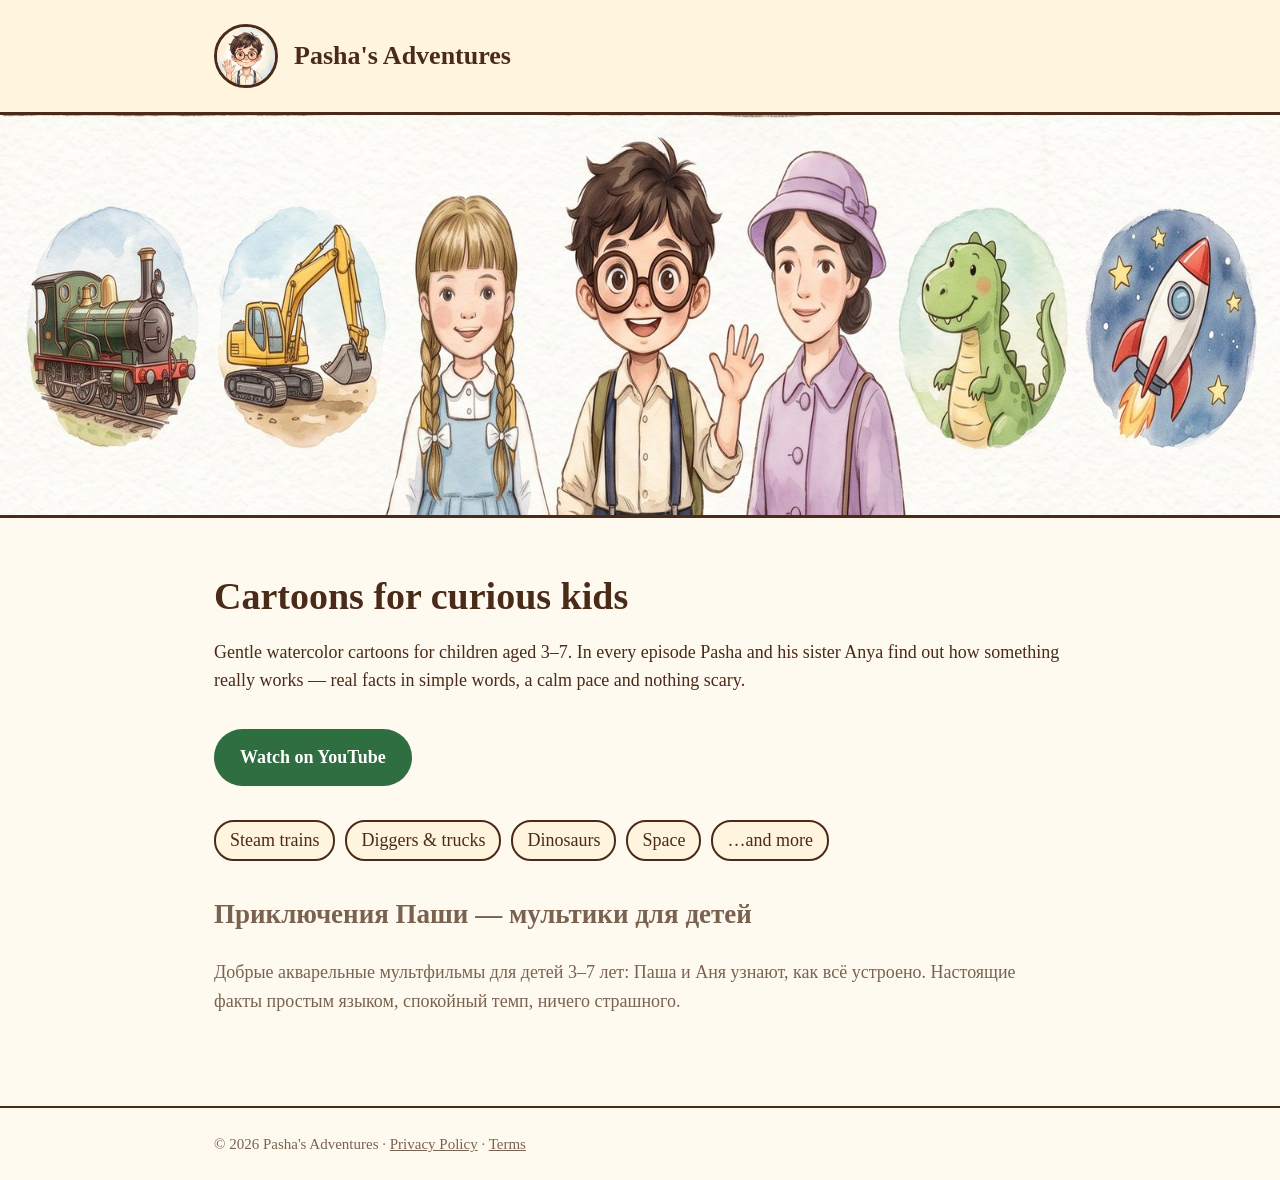
==== index.html @ 3595cd00 "Временный сайт бренда: главная, политика конфиденциальности, условия Co-Authored-By: Claude Opus 5.5" ====
<!DOCTYPE html>
<html lang="en">
<head>
<meta charset="utf-8"><meta name="viewport" content="width=device-width,initial-scale=1">
<title>Pasha's Adventures – Cartoons for Kids</title>
<meta name="description" content="Gentle watercolor cartoons for kids aged 3–7. Pasha and Anya find out how things work: steam trains, diggers, dinosaurs, space.">
<link rel="icon" href="favicon.png"><link rel="stylesheet" href="style.css">
</head>
<body>
<header><div class="wrap"><a class="brand" href="/"><img src="pasha.jpg" alt="Pasha"><b>Pasha's Adventures</b></a></div></header>
<div class="hero"><img src="banner.jpg" alt="Pasha, Anya and Mom with a steam train, a digger, a dinosaur and a rocket"></div>
<main class="wrap">
<h1>Cartoons for curious kids</h1>
<p>Gentle watercolor cartoons for children aged 3–7. In every episode Pasha and his sister Anya find out how something really works — real facts in simple words, a calm pace and nothing scary.</p>
<a class="btn" href="https://www.youtube.com/@PashasAdventuresfilm">Watch on YouTube</a>
<ul class="topics"><li>Steam trains</li><li>Diggers &amp; trucks</li><li>Dinosaurs</li><li>Space</li><li>…and more</li></ul>
<h2 class="ru">Приключения Паши — мультики для детей</h2>
<p class="ru">Добрые акварельные мультфильмы для детей 3–7 лет: Паша и Аня узнают, как всё устроено. Настоящие факты простым языком, спокойный темп, ничего страшного.</p>
</main>
<footer><div class="wrap">© 2026 Pasha's Adventures · <a href="privacy.html">Privacy Policy</a> · <a href="terms.html">Terms</a></div></footer>
</body>
</html>
---- style.css ----
:root{--cream:#fff4de;--paper:#fffaf0;--brown:#4a2a18;--green:#2e6e40;--muted:#7a6250}
*{box-sizing:border-box}body{margin:0;background:var(--paper);color:var(--brown);font:18px/1.6 Georgia,"Times New Roman",serif}
header{background:var(--cream);border-bottom:3px solid var(--brown)}
.wrap{max-width:900px;margin:0 auto;padding:24px}
.brand{display:flex;align-items:center;gap:16px;text-decoration:none;color:var(--brown)}
.brand img{width:64px;height:64px;border-radius:50%;border:3px solid var(--brown)}
.brand b{font-size:26px}
.hero img{width:100%;display:block;border-bottom:3px solid var(--brown)}
h1{font-size:38px;line-height:1.2;margin:32px 0 8px}h2{margin-top:32px}
.btn{display:inline-block;background:var(--green);color:#fff;padding:14px 26px;border-radius:30px;text-decoration:none;font-weight:bold;margin:16px 0;min-height:44px}
.topics{display:flex;flex-wrap:wrap;gap:10px;padding:0;list-style:none}.topics li{background:var(--cream);border:2px solid var(--brown);border-radius:20px;padding:4px 14px}
footer{border-top:2px solid var(--brown);margin-top:48px;color:var(--muted);font-size:15px}footer a{color:var(--muted)}
.ru{color:var(--muted)}
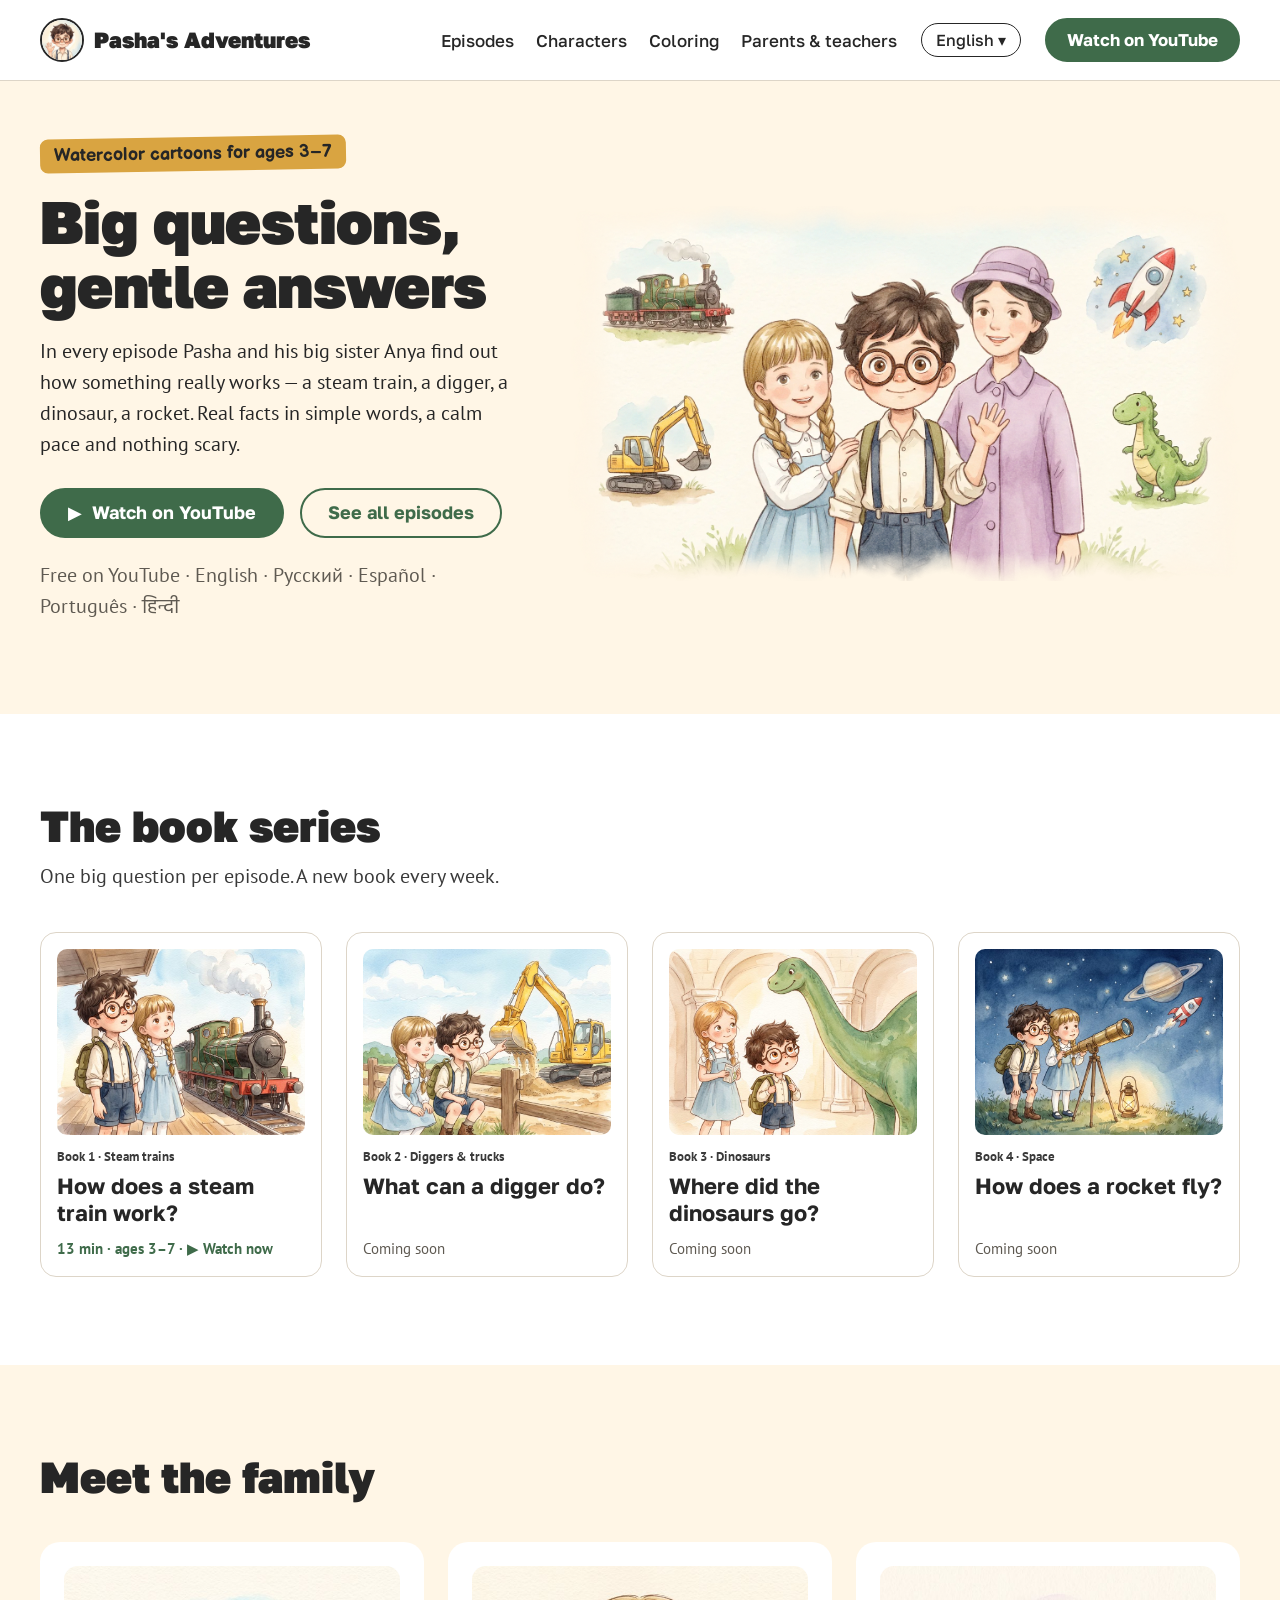
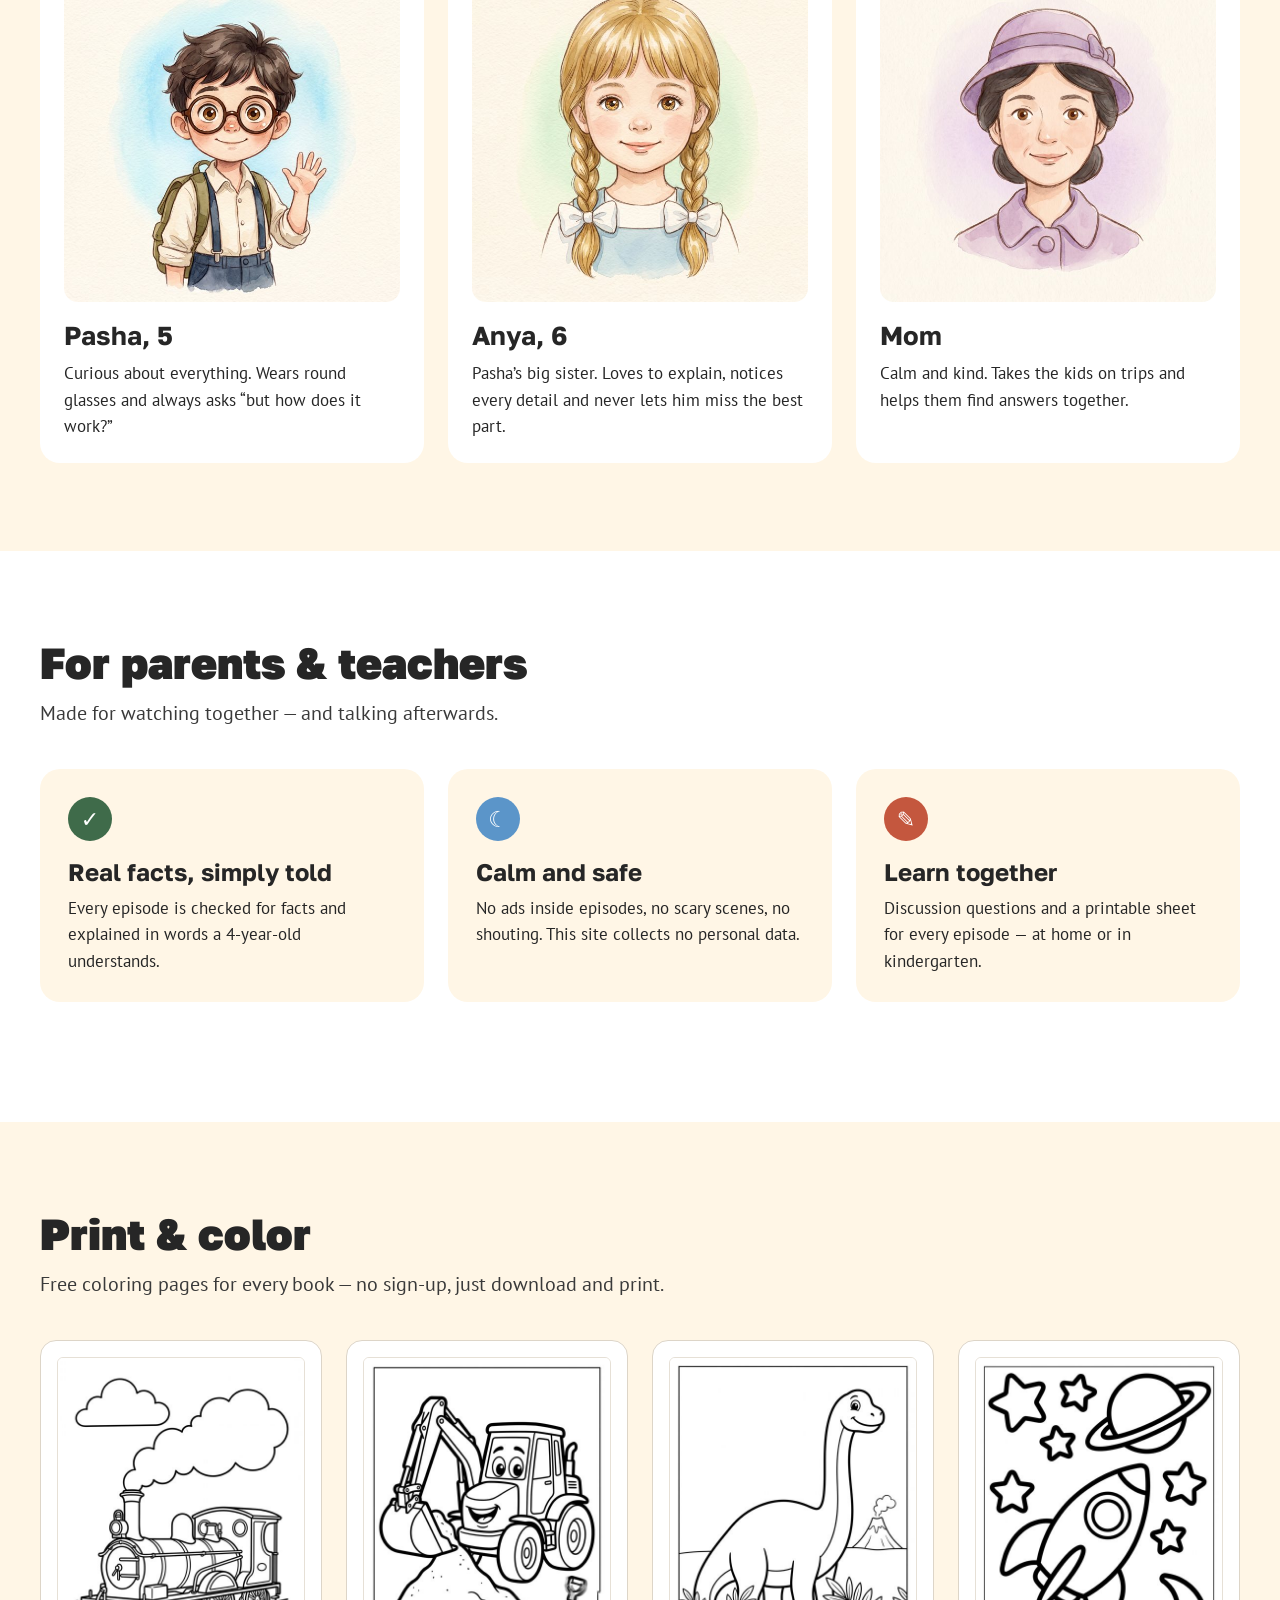
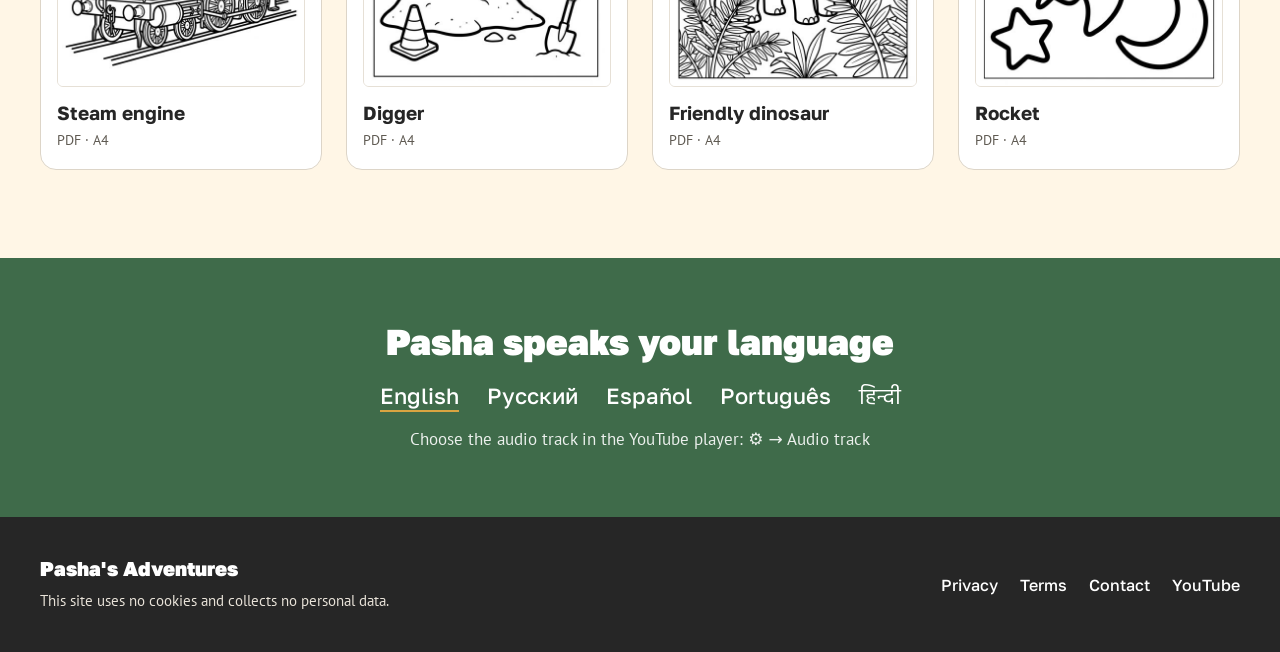
==== commit 9619fd80: "Сайт бренда по макету Figma: главная на 5 языках, серии, герои, раскраски PDF, свои шрифты Co-Author" ====
--- a/index.html
+++ b/index.html
@@ -2,21 +2,39 @@
 <html lang="en">
 <head>
 <meta charset="utf-8"><meta name="viewport" content="width=device-width,initial-scale=1">
-<title>Pasha's Adventures – Cartoons for Kids</title>
-<meta name="description" content="Gentle watercolor cartoons for kids aged 3–7. Pasha and Anya find out how things work: steam trains, diggers, dinosaurs, space.">
-<link rel="icon" href="favicon.png"><link rel="stylesheet" href="style.css">
+<title>Pasha&#x27;s Adventures – watercolor cartoons for kids 3–7</title>
+<meta name="description" content="Gentle watercolor cartoons for kids aged 3–7. Pasha and his sister Anya find out how things really work: steam trains, diggers, dinosaurs, space. Free on YouTube in 5 languages.">
+<link rel="canonical" href="https://pashaadventures.ru/"><link rel="alternate" hreflang="en" href="https://pashaadventures.ru/"><link rel="alternate" hreflang="ru" href="https://pashaadventures.ru/ru/"><link rel="alternate" hreflang="es" href="https://pashaadventures.ru/es/"><link rel="alternate" hreflang="pt" href="https://pashaadventures.ru/pt/"><link rel="alternate" hreflang="hi" href="https://pashaadventures.ru/hi/"><link rel="alternate" hreflang="x-default" href="https://pashaadventures.ru/">
+<meta property="og:type" content="website"><meta property="og:title" content="Pasha&#x27;s Adventures – watercolor cartoons for kids 3–7">
+<meta property="og:description" content="Gentle watercolor cartoons for kids aged 3–7. Pasha and his sister Anya find out how things really work: steam trains, diggers, dinosaurs, space. Free on YouTube in 5 languages."><meta property="og:image" content="https://pashaadventures.ru/img/og.jpg">
+<meta property="og:url" content="https://pashaadventures.ru/"><meta name="theme-color" content="#3f6b4a">
+<link rel="icon" href="/favicon.png"><link rel="preload" href="/img/hero.webp" as="image">
+<link rel="stylesheet" href="/style.css">
 </head>
 <body>
-<header><div class="wrap"><a class="brand" href="/"><img src="pasha.jpg" alt="Pasha"><b>Pasha's Adventures</b></a></div></header>
-<div class="hero"><img src="banner.jpg" alt="Pasha, Anya and Mom with a steam train, a digger, a dinosaur and a rocket"></div>
-<main class="wrap">
-<h1>Cartoons for curious kids</h1>
-<p>Gentle watercolor cartoons for children aged 3–7. In every episode Pasha and his sister Anya find out how something really works — real facts in simple words, a calm pace and nothing scary.</p>
-<a class="btn" href="https://www.youtube.com/@PashasAdventuresfilm">Watch on YouTube</a>
-<ul class="topics"><li>Steam trains</li><li>Diggers &amp; trucks</li><li>Dinosaurs</li><li>Space</li><li>…and more</li></ul>
-<h2 class="ru">Приключения Паши — мультики для детей</h2>
-<p class="ru">Добрые акварельные мультфильмы для детей 3–7 лет: Паша и Аня узнают, как всё устроено. Настоящие факты простым языком, спокойный темп, ничего страшного.</p>
+<header class="top"><div class="wrap">
+<a class="brand" href="/"><img src="/pasha.jpg" alt="" width="44" height="44">Pasha's Adventures</a>
+<nav class="menu"><a href="/#books">Episodes</a><a href="/#family">Characters</a><a href="/#coloring">Coloring</a><a href="/#parents">Parents &amp; teachers</a></nav>
+<details class="lang"><summary>English ▾</summary><ul><li><a href="/" aria-current=page hreflang="en" lang="en">English</a></li><li><a href="/ru/" hreflang="ru" lang="ru">Русский</a></li><li><a href="/es/" hreflang="es" lang="es">Español</a></li><li><a href="/pt/" hreflang="pt" lang="pt">Português</a></li><li><a href="/hi/" hreflang="hi" lang="hi">हिन्दी</a></li></ul></details>
+<a class="btn btn-main" href="https://www.youtube.com/@PashasAdventuresfilm">Watch on YouTube</a>
+</div></header>
+<main>
+<section class="hero"><div class="wrap">
+<div><span class="sticker">Watercolor cartoons for ages 3–7</span><h1>Big questions, gentle answers</h1><p>In every episode Pasha and his big sister Anya find out how something really works — a steam train, a digger, a dinosaur, a rocket. Real facts in simple words, a calm pace and nothing scary.</p>
+<div class="actions"><a class="btn btn-main" href="https://www.youtube.com/@PashasAdventuresfilm">▶&nbsp; Watch on YouTube</a><a class="btn btn-alt" href="#books">See all episodes</a></div>
+<p class="note">Free on YouTube · English · Русский · Español · Português · हिन्दी</p></div>
+<div class="art"><img src="/img/hero.webp" alt="Pasha, Anya and Mom with a steam train, a digger, a dinosaur and a rocket" width="1600" height="893" fetchpriority="high"></div>
+</div></section>
+<section id="books"><div class="wrap"><h2>The book series</h2><p class="lead">One big question per episode. A new book every week.</p>
+<div class="shelf"><a class="book live" href="https://youtu.be/iOA_cKKpGss"><img src="/img/book-train.jpg" alt="" width="800" height="600" loading="lazy"><small>Book 1 · Steam trains</small><h3>How does a steam train work?</h3><span>13 min · ages 3–7 · ▶ Watch now</span></a><div class="book"><img src="/img/book-digger.jpg" alt="" width="800" height="600" loading="lazy"><small>Book 2 · Diggers &amp; trucks</small><h3>What can a digger do?</h3><span>Coming soon</span></div><div class="book"><img src="/img/book-dino.jpg" alt="" width="800" height="600" loading="lazy"><small>Book 3 · Dinosaurs</small><h3>Where did the dinosaurs go?</h3><span>Coming soon</span></div><div class="book"><img src="/img/book-space.jpg" alt="" width="800" height="600" loading="lazy"><small>Book 4 · Space</small><h3>How does a rocket fly?</h3><span>Coming soon</span></div></div></div></section>
+<section id="family" class="cream"><div class="wrap"><h2>Meet the family</h2><div class="family"><article class="hero-card"><img src="/img/pasha.jpg" alt="" width="640" height="640" loading="lazy"><h3>Pasha, 5</h3><p>Curious about everything. Wears round glasses and always asks “but how does it work?”</p></article><article class="hero-card"><img src="/img/anya.jpg" alt="" width="640" height="640" loading="lazy"><h3>Anya, 6</h3><p>Pasha’s big sister. Loves to explain, notices every detail and never lets him miss the best part.</p></article><article class="hero-card"><img src="/img/mama.jpg" alt="" width="640" height="640" loading="lazy"><h3>Mom</h3><p>Calm and kind. Takes the kids on trips and helps them find answers together.</p></article></div></div></section>
+<section id="parents"><div class="wrap"><h2>For parents &amp; teachers</h2><p class="lead">Made for watching together — and talking afterwards.</p><div class="promises"><article class="promise"><i style="background:var(--green)" aria-hidden="true">✓</i><h3>Real facts, simply told</h3><p>Every episode is checked for facts and explained in words a 4-year-old understands.</p></article><article class="promise"><i style="background:var(--sky)" aria-hidden="true">☾</i><h3>Calm and safe</h3><p>No ads inside episodes, no scary scenes, no shouting. This site collects no personal data.</p></article><article class="promise"><i style="background:var(--brick)" aria-hidden="true">✎</i><h3>Learn together</h3><p>Discussion questions and a printable sheet for every episode — at home or in kindergarten.</p></article></div></div></section>
+<section id="coloring" class="cream"><div class="wrap"><h2>Print &amp; color</h2><p class="lead">Free coloring pages for every book — no sign-up, just download and print.</p><div class="sheets"><a class="sheet" href="/coloring/pasha-coloring-train.pdf" download><img src="/img/color-train.jpg" alt="" width="500" height="667" loading="lazy"><b>Steam engine</b><span>PDF · A4</span></a><a class="sheet" href="/coloring/pasha-coloring-digger.pdf" download><img src="/img/color-digger.jpg" alt="" width="500" height="667" loading="lazy"><b>Digger</b><span>PDF · A4</span></a><a class="sheet" href="/coloring/pasha-coloring-dino.pdf" download><img src="/img/color-dino.jpg" alt="" width="500" height="667" loading="lazy"><b>Friendly dinosaur</b><span>PDF · A4</span></a><a class="sheet" href="/coloring/pasha-coloring-space.pdf" download><img src="/img/color-space.jpg" alt="" width="500" height="667" loading="lazy"><b>Rocket</b><span>PDF · A4</span></a></div></div></section>
+<section class="langs"><div class="wrap"><h2>Pasha speaks your language</h2><nav><a href="/" lang="en" aria-current=page>English</a><a href="/ru/" lang="ru">Русский</a><a href="/es/" lang="es">Español</a><a href="/pt/" lang="pt">Português</a><a href="/hi/" lang="hi">हिन्दी</a></nav><p>Choose the audio track in the YouTube player: ⚙ → Audio track</p></div></section>
 </main>
-<footer><div class="wrap">© 2026 Pasha's Adventures · <a href="privacy.html">Privacy Policy</a> · <a href="terms.html">Terms</a></div></footer>
+<footer class="foot"><div class="wrap">
+<div><b>Pasha's Adventures</b><p>This site uses no cookies and collects no personal data.</p></div>
+<nav><a href="/privacy.html">Privacy</a><a href="/terms.html">Terms</a><a href="mailto:artemgluhih637@gmail.com">Contact</a><a href="https://www.youtube.com/@PashasAdventuresfilm">YouTube</a></nav>
+</div></footer>
 </body>
 </html>
--- a/style.css
+++ b/style.css
@@ -1,13 +1,150 @@
-:root{--cream:#fff4de;--paper:#fffaf0;--brown:#4a2a18;--green:#2e6e40;--muted:#7a6250}
-*{box-sizing:border-box}body{margin:0;background:var(--paper);color:var(--brown);font:18px/1.6 Georgia,"Times New Roman",serif}
-header{background:var(--cream);border-bottom:3px solid var(--brown)}
-.wrap{max-width:900px;margin:0 auto;padding:24px}
-.brand{display:flex;align-items:center;gap:16px;text-decoration:none;color:var(--brown)}
-.brand img{width:64px;height:64px;border-radius:50%;border:3px solid var(--brown)}
-.brand b{font-size:26px}
-.hero img{width:100%;display:block;border-bottom:3px solid var(--brown)}
-h1{font-size:38px;line-height:1.2;margin:32px 0 8px}h2{margin-top:32px}
-.btn{display:inline-block;background:var(--green);color:#fff;padding:14px 26px;border-radius:30px;text-decoration:none;font-weight:bold;margin:16px 0;min-height:44px}
-.topics{display:flex;flex-wrap:wrap;gap:10px;padding:0;list-style:none}.topics li{background:var(--cream);border:2px solid var(--brown);border-radius:20px;padding:4px 14px}
-footer{border-top:2px solid var(--brown);margin-top:48px;color:var(--muted);font-size:15px}footer a{color:var(--muted)}
-.ru{color:var(--muted)}
+@font-face{font-family:'Golos Text';font-style:normal;font-weight:500;font-display:swap;src:url(/fonts/golos-text-latin-500.woff2) format('woff2');unicode-range:U+0000-00FF,U+0131,U+0152-0153,U+02BB-02BC,U+02C6,U+02DA,U+02DC,U+0304,U+0308,U+0329,U+2000-206F,U+20AC,U+2122,U+2191,U+2193,U+2212,U+2215,U+FEFF,U+FFFD}
+@font-face{font-family:'Golos Text';font-style:normal;font-weight:500;font-display:swap;src:url(/fonts/golos-text-latin-ext-500.woff2) format('woff2');unicode-range:U+0100-02BA,U+02BD-02C5,U+02C7-02CC,U+02CE-02D7,U+02DD-02FF,U+0304,U+0308,U+0329,U+1D00-1DBF,U+1E00-1E9F,U+1EF2-1EFF,U+2020,U+20A0-20AB,U+20AD-20C0,U+2113,U+2C60-2C7F,U+A720-A7FF}
+@font-face{font-family:'Golos Text';font-style:normal;font-weight:500;font-display:swap;src:url(/fonts/golos-text-cyrillic-500.woff2) format('woff2');unicode-range:U+0301,U+0400-045F,U+0490-0491,U+04B0-04B1,U+2116}
+@font-face{font-family:'Golos Text';font-style:normal;font-weight:700;font-display:swap;src:url(/fonts/golos-text-latin-700.woff2) format('woff2');unicode-range:U+0000-00FF,U+0131,U+0152-0153,U+02BB-02BC,U+02C6,U+02DA,U+02DC,U+0304,U+0308,U+0329,U+2000-206F,U+20AC,U+2122,U+2191,U+2193,U+2212,U+2215,U+FEFF,U+FFFD}
+@font-face{font-family:'Golos Text';font-style:normal;font-weight:700;font-display:swap;src:url(/fonts/golos-text-latin-ext-700.woff2) format('woff2');unicode-range:U+0100-02BA,U+02BD-02C5,U+02C7-02CC,U+02CE-02D7,U+02DD-02FF,U+0304,U+0308,U+0329,U+1D00-1DBF,U+1E00-1E9F,U+1EF2-1EFF,U+2020,U+20A0-20AB,U+20AD-20C0,U+2113,U+2C60-2C7F,U+A720-A7FF}
+@font-face{font-family:'Golos Text';font-style:normal;font-weight:700;font-display:swap;src:url(/fonts/golos-text-cyrillic-700.woff2) format('woff2');unicode-range:U+0301,U+0400-045F,U+0490-0491,U+04B0-04B1,U+2116}
+@font-face{font-family:'Golos Text';font-style:normal;font-weight:900;font-display:swap;src:url(/fonts/golos-text-latin-900.woff2) format('woff2');unicode-range:U+0000-00FF,U+0131,U+0152-0153,U+02BB-02BC,U+02C6,U+02DA,U+02DC,U+0304,U+0308,U+0329,U+2000-206F,U+20AC,U+2122,U+2191,U+2193,U+2212,U+2215,U+FEFF,U+FFFD}
+@font-face{font-family:'Golos Text';font-style:normal;font-weight:900;font-display:swap;src:url(/fonts/golos-text-latin-ext-900.woff2) format('woff2');unicode-range:U+0100-02BA,U+02BD-02C5,U+02C7-02CC,U+02CE-02D7,U+02DD-02FF,U+0304,U+0308,U+0329,U+1D00-1DBF,U+1E00-1E9F,U+1EF2-1EFF,U+2020,U+20A0-20AB,U+20AD-20C0,U+2113,U+2C60-2C7F,U+A720-A7FF}
+@font-face{font-family:'Golos Text';font-style:normal;font-weight:900;font-display:swap;src:url(/fonts/golos-text-cyrillic-900.woff2) format('woff2');unicode-range:U+0301,U+0400-045F,U+0490-0491,U+04B0-04B1,U+2116}
+@font-face{font-family:'PT Sans';font-style:normal;font-weight:400;font-display:swap;src:url(/fonts/pt-sans-latin-400.woff2) format('woff2');unicode-range:U+0000-00FF,U+0131,U+0152-0153,U+02BB-02BC,U+02C6,U+02DA,U+02DC,U+0304,U+0308,U+0329,U+2000-206F,U+20AC,U+2122,U+2191,U+2193,U+2212,U+2215,U+FEFF,U+FFFD}
+@font-face{font-family:'PT Sans';font-style:normal;font-weight:400;font-display:swap;src:url(/fonts/pt-sans-latin-ext-400.woff2) format('woff2');unicode-range:U+0100-02BA,U+02BD-02C5,U+02C7-02CC,U+02CE-02D7,U+02DD-02FF,U+0304,U+0308,U+0329,U+1D00-1DBF,U+1E00-1E9F,U+1EF2-1EFF,U+2020,U+20A0-20AB,U+20AD-20C0,U+2113,U+2C60-2C7F,U+A720-A7FF}
+@font-face{font-family:'PT Sans';font-style:normal;font-weight:400;font-display:swap;src:url(/fonts/pt-sans-cyrillic-400.woff2) format('woff2');unicode-range:U+0301,U+0400-045F,U+0490-0491,U+04B0-04B1,U+2116}
+@font-face{font-family:'PT Sans';font-style:normal;font-weight:700;font-display:swap;src:url(/fonts/pt-sans-latin-700.woff2) format('woff2');unicode-range:U+0000-00FF,U+0131,U+0152-0153,U+02BB-02BC,U+02C6,U+02DA,U+02DC,U+0304,U+0308,U+0329,U+2000-206F,U+20AC,U+2122,U+2191,U+2193,U+2212,U+2215,U+FEFF,U+FFFD}
+@font-face{font-family:'PT Sans';font-style:normal;font-weight:700;font-display:swap;src:url(/fonts/pt-sans-latin-ext-700.woff2) format('woff2');unicode-range:U+0100-02BA,U+02BD-02C5,U+02C7-02CC,U+02CE-02D7,U+02DD-02FF,U+0304,U+0308,U+0329,U+1D00-1DBF,U+1E00-1E9F,U+1EF2-1EFF,U+2020,U+20A0-20AB,U+20AD-20C0,U+2113,U+2C60-2C7F,U+A720-A7FF}
+@font-face{font-family:'PT Sans';font-style:normal;font-weight:700;font-display:swap;src:url(/fonts/pt-sans-cyrillic-700.woff2) format('woff2');unicode-range:U+0301,U+0400-045F,U+0490-0491,U+04B0-04B1,U+2116}
+@font-face{font-family:'Balsamiq Sans';font-style:normal;font-weight:700;font-display:swap;src:url(/fonts/balsamiq-sans-latin-700.woff2) format('woff2');unicode-range:U+0000-00FF,U+0131,U+0152-0153,U+02BB-02BC,U+02C6,U+02DA,U+02DC,U+0304,U+0308,U+0329,U+2000-206F,U+20AC,U+2122,U+2191,U+2193,U+2212,U+2215,U+FEFF,U+FFFD}
+@font-face{font-family:'Balsamiq Sans';font-style:normal;font-weight:700;font-display:swap;src:url(/fonts/balsamiq-sans-latin-ext-700.woff2) format('woff2');unicode-range:U+0100-02BA,U+02BD-02C5,U+02C7-02CC,U+02CE-02D7,U+02DD-02FF,U+0304,U+0308,U+0329,U+1D00-1DBF,U+1E00-1E9F,U+1EF2-1EFF,U+2020,U+20A0-20AB,U+20AD-20C0,U+2113,U+2C60-2C7F,U+A720-A7FF}
+@font-face{font-family:'Balsamiq Sans';font-style:normal;font-weight:700;font-display:swap;src:url(/fonts/balsamiq-sans-cyrillic-700.woff2) format('woff2');unicode-range:U+0301,U+0400-045F,U+0490-0491,U+04B0-04B1,U+2116}
+@font-face{font-family:'Hind';font-style:normal;font-weight:400;font-display:swap;src:url(/fonts/hind-latin-400.woff2) format('woff2');unicode-range:U+0000-00FF,U+0131,U+0152-0153,U+02BB-02BC,U+02C6,U+02DA,U+02DC,U+0304,U+0308,U+0329,U+2000-206F,U+20AC,U+2122,U+2191,U+2193,U+2212,U+2215,U+FEFF,U+FFFD}
+@font-face{font-family:'Hind';font-style:normal;font-weight:400;font-display:swap;src:url(/fonts/hind-devanagari-400.woff2) format('woff2');unicode-range:U+0900-097F,U+1CD0-1CF9,U+200C-200D,U+20A8,U+20B9,U+20F0,U+25CC,U+A830-A839,U+A8E0-A8FF}
+@font-face{font-family:'Hind';font-style:normal;font-weight:700;font-display:swap;src:url(/fonts/hind-latin-700.woff2) format('woff2');unicode-range:U+0000-00FF,U+0131,U+0152-0153,U+02BB-02BC,U+02C6,U+02DA,U+02DC,U+0304,U+0308,U+0329,U+2000-206F,U+20AC,U+2122,U+2191,U+2193,U+2212,U+2215,U+FEFF,U+FFFD}
+@font-face{font-family:'Hind';font-style:normal;font-weight:700;font-display:swap;src:url(/fonts/hind-devanagari-700.woff2) format('woff2');unicode-range:U+0900-097F,U+1CD0-1CF9,U+200C-200D,U+20A8,U+20B9,U+20F0,U+25CC,U+A830-A839,U+A8E0-A8FF}
+/* Pasha's Adventures — сайт. Цвета и шрифты из Figma (файл Pasha-s-Adventures, страница Site). */
+:root{
+  --cream:#fff6e6; --white:#fff; --text:#262626; --head:#3a3a3a; --muted:#5f5a52; --line:#ddd5c8;
+  --green:#3f6b4a; --brass:#d9a441; --sky:#5b95c9; --brick:#c4573e; --lilac:#9a7bb5; --meadow:#6e9f4a;
+  --f-head:"Golos Text","Hind",system-ui,sans-serif; --f-body:"PT Sans","Hind",system-ui,sans-serif;
+  --f-hand:"Balsamiq Sans","Golos Text","Hind",sans-serif;
+}
+*{box-sizing:border-box}
+html{scroll-behavior:smooth}
+body{margin:0;font:400 17px/1.55 var(--f-body);color:var(--text);background:var(--white);-webkit-font-smoothing:antialiased}
+img{display:block;max-width:100%;height:auto}
+a{color:var(--green)}
+.wrap{width:min(1200px,100% - 40px);margin-inline:auto}
+h1,h2,h3{font-family:var(--f-head);color:var(--text);margin:0}
+h1{font-weight:900;font-size:clamp(38px,5vw,60px);line-height:1.08;letter-spacing:-.01em}
+h2{font-weight:900;font-size:clamp(30px,3.4vw,44px);line-height:1.12}
+h3{font-weight:700;font-size:22px;line-height:1.25}
+.lead{font-size:20px;color:var(--head);margin:10px 0 0}
+section{padding:88px 0}
+.cream{background:var(--cream)}
+:lang(hi) h1,:lang(hi) h2{font-weight:700;line-height:1.3}
+
+/* кнопки и наклейка */
+.btn{display:inline-flex;align-items:center;gap:10px;min-height:50px;padding:12px 26px;border-radius:999px;
+  font:700 18px/1.2 var(--f-head);text-decoration:none;border:2px solid var(--green);transition:transform .15s}
+.btn:hover{transform:translateY(-1px)}
+.btn-main{background:var(--green);color:#fff}
+.btn-alt{background:transparent;color:var(--green)}
+.sticker{display:inline-block;background:var(--brass);color:var(--text);font:700 18px/1.2 var(--f-hand);
+  padding:6px 14px;border-radius:8px;transform:rotate(-1deg)}
+
+/* шапка */
+.top{position:sticky;top:0;z-index:10;background:#fff;border-bottom:1px solid var(--line)}
+.top .wrap{display:flex;align-items:center;gap:24px;min-height:80px}
+.brand{display:flex;align-items:center;gap:10px;text-decoration:none;color:var(--text);font:900 22px/1 var(--f-head);white-space:nowrap}
+.brand img{width:44px;height:44px;border-radius:50%;border:2px solid var(--text)}
+.menu{display:flex;gap:22px;margin-left:auto}
+.menu a{font:500 17px/1 var(--f-head);color:var(--text);text-decoration:none}
+.menu a:hover{color:var(--green)}
+.lang{position:relative}
+.lang summary{list-style:none;cursor:pointer;border:1px solid var(--text);border-radius:999px;padding:8px 14px;font:500 16px/1 var(--f-head)}
+.lang summary::-webkit-details-marker{display:none}
+.lang ul{position:absolute;right:0;top:calc(100% + 6px);margin:0;padding:6px;list-style:none;background:#fff;border:1px solid var(--line);border-radius:12px;min-width:150px;box-shadow:0 8px 24px rgba(0,0,0,.08)}
+.lang li a{display:block;padding:10px 12px;border-radius:8px;text-decoration:none;color:var(--text);font:500 16px/1 var(--f-head)}
+.lang li a:hover,.lang li a[aria-current]{background:var(--cream)}
+.top .btn{min-height:44px;padding:10px 20px;font-size:17px}
+
+/* первый экран */
+.hero{background:var(--cream);padding:56px 0 64px}
+.hero .wrap{display:grid;grid-template-columns:minmax(0,5fr) minmax(0,7fr);gap:48px;align-items:center}
+.hero h1{margin:18px 0 18px}
+.hero p{font-size:20px;margin:0 0 28px;max-width:34em}
+.actions{display:flex;flex-wrap:wrap;gap:16px}
+.note{font-size:15px;color:var(--muted);margin-top:22px!important}
+
+/* полка серий */
+.shelf{display:grid;grid-template-columns:repeat(4,minmax(0,1fr));gap:24px;margin-top:40px}
+.book{display:flex;flex-direction:column;border:1px solid var(--line);border-radius:16px;padding:16px;background:#fff;text-decoration:none;color:inherit}
+a.book:hover{box-shadow:0 10px 28px rgba(63,107,74,.14)}
+.book img{border-radius:10px;aspect-ratio:4/3;object-fit:cover;width:100%}
+.book small{font:700 13px/1.3 var(--f-body);margin-top:14px;color:var(--head)}
+.book h3{margin:6px 0 10px}
+.book span{margin-top:auto;font-size:15px;color:var(--muted)}
+.book.live span{color:var(--green);font-weight:700}
+
+/* семья */
+.family{display:grid;grid-template-columns:repeat(3,minmax(0,1fr));gap:24px;margin-top:40px}
+.hero-card{background:#fff;border-radius:20px;padding:24px}
+.hero-card img{border-radius:14px;aspect-ratio:1;object-fit:cover;width:100%}
+.hero-card h3{font-size:26px;margin:18px 0 8px}
+.hero-card p{margin:0}
+
+/* родителям */
+.promises{display:grid;grid-template-columns:repeat(3,minmax(0,1fr));gap:24px;margin:40px 0 32px}
+.promise{background:var(--cream);border-radius:20px;padding:28px}
+.promise i{display:grid;place-items:center;width:44px;height:44px;border-radius:50%;color:#fff;font:700 22px/1 var(--f-head);font-style:normal;margin-bottom:16px}
+.promise h3{font-size:24px;margin-bottom:8px}
+.promise p{margin:0}
+
+/* раскраски */
+.sheets{display:grid;grid-template-columns:repeat(4,minmax(0,1fr));gap:24px;margin-top:40px}
+.sheet{display:block;background:#fff;border:1px solid var(--line);border-radius:16px;padding:16px;text-decoration:none;color:inherit}
+.sheet:hover{box-shadow:0 10px 28px rgba(63,107,74,.14)}
+.sheet img{aspect-ratio:3/4;object-fit:cover;width:100%;border:1px solid #e6e0d6;border-radius:6px}
+.sheet b{display:block;font:700 19px/1.3 var(--f-head);margin-top:14px}
+.sheet span{font-size:14px;color:var(--muted)}
+
+/* языки */
+.langs{background:var(--green);color:#fff;text-align:center;padding:64px 0}
+.langs h2{color:#fff;font-size:36px}
+.langs nav{display:flex;flex-wrap:wrap;justify-content:center;gap:8px 28px;margin:20px 0 14px}
+.langs nav a{color:#fff;font:500 22px/1.3 var(--f-head);text-decoration:none;border-bottom:2px solid transparent}
+.langs nav a:hover,.langs nav a[aria-current]{border-color:var(--brass)}
+.langs p{margin:0;opacity:.9}
+
+/* подвал */
+.foot{background:var(--text);color:#e8e2d8;padding:40px 0}
+.foot .wrap{display:flex;flex-wrap:wrap;justify-content:space-between;gap:20px;align-items:center}
+.foot b{font:900 20px/1 var(--f-head);color:#fff}
+.foot p{margin:6px 0 0;font-size:15px}
+.foot nav{display:flex;flex-wrap:wrap;gap:22px}
+.foot a{color:#fff;font:500 16px/1 var(--f-head);text-decoration:none}
+.foot a:hover{text-decoration:underline}
+
+/* документы (политика, условия) */
+.doc{max-width:780px;padding:56px 0 80px}
+.doc h1{font-size:44px;margin-bottom:12px}
+.doc h2{font-size:26px;margin:32px 0 8px}
+
+/* адаптив */
+@media (max-width:1100px){.menu{display:none}.lang{margin-left:auto}}
+@media (max-width:960px){
+  .hero .wrap{grid-template-columns:minmax(0,1fr);gap:28px}
+  .hero .art{order:2}
+  .shelf,.sheets{grid-template-columns:repeat(2,minmax(0,1fr))}
+  .family,.promises{grid-template-columns:minmax(0,1fr)}
+  .family{max-width:520px}
+}
+@media (max-width:600px){
+  section{padding:56px 0}
+  .top .btn{display:none}
+  .brand{font-size:18px}
+  .hero{padding:32px 0 40px}
+  .actions .btn{width:100%;justify-content:center}
+  .shelf{grid-template-columns:minmax(0,1fr)}
+  .sheets{grid-template-columns:repeat(2,minmax(0,1fr));gap:14px}
+  .sheet{padding:10px}
+}
